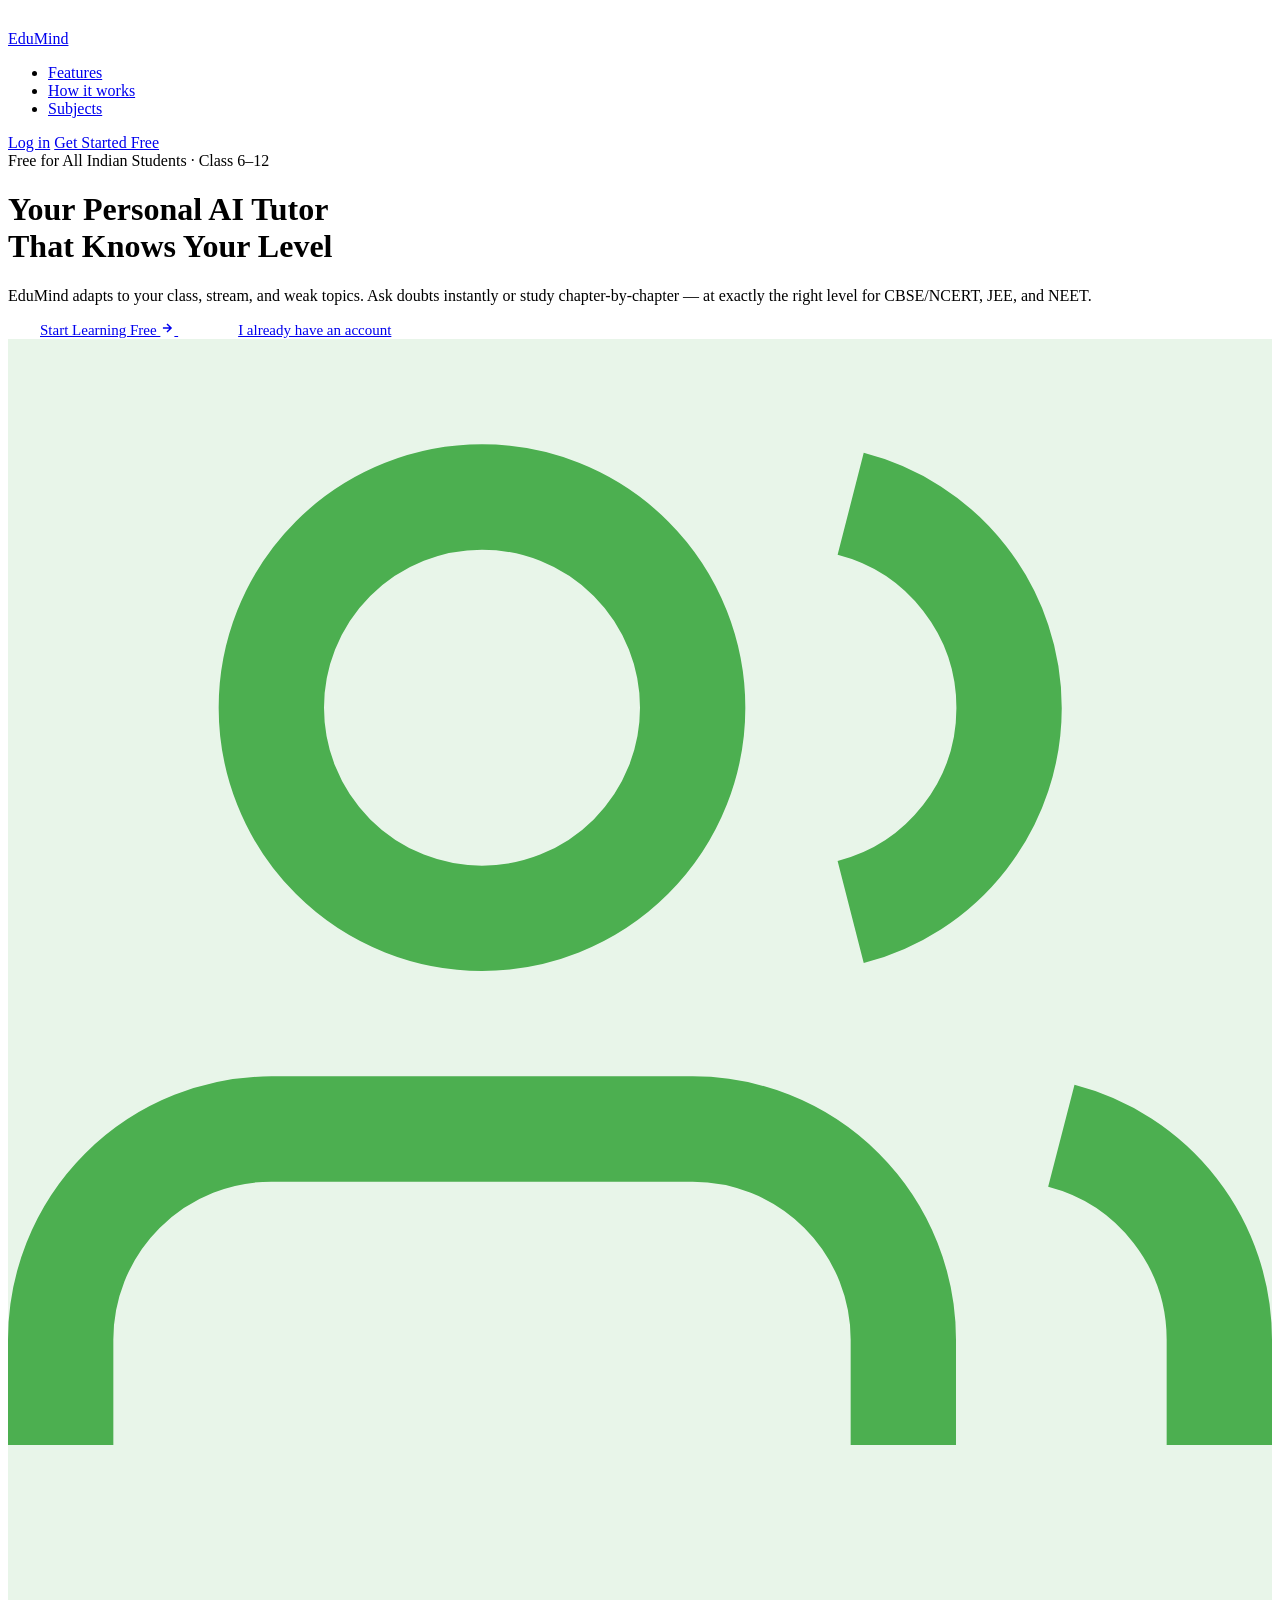
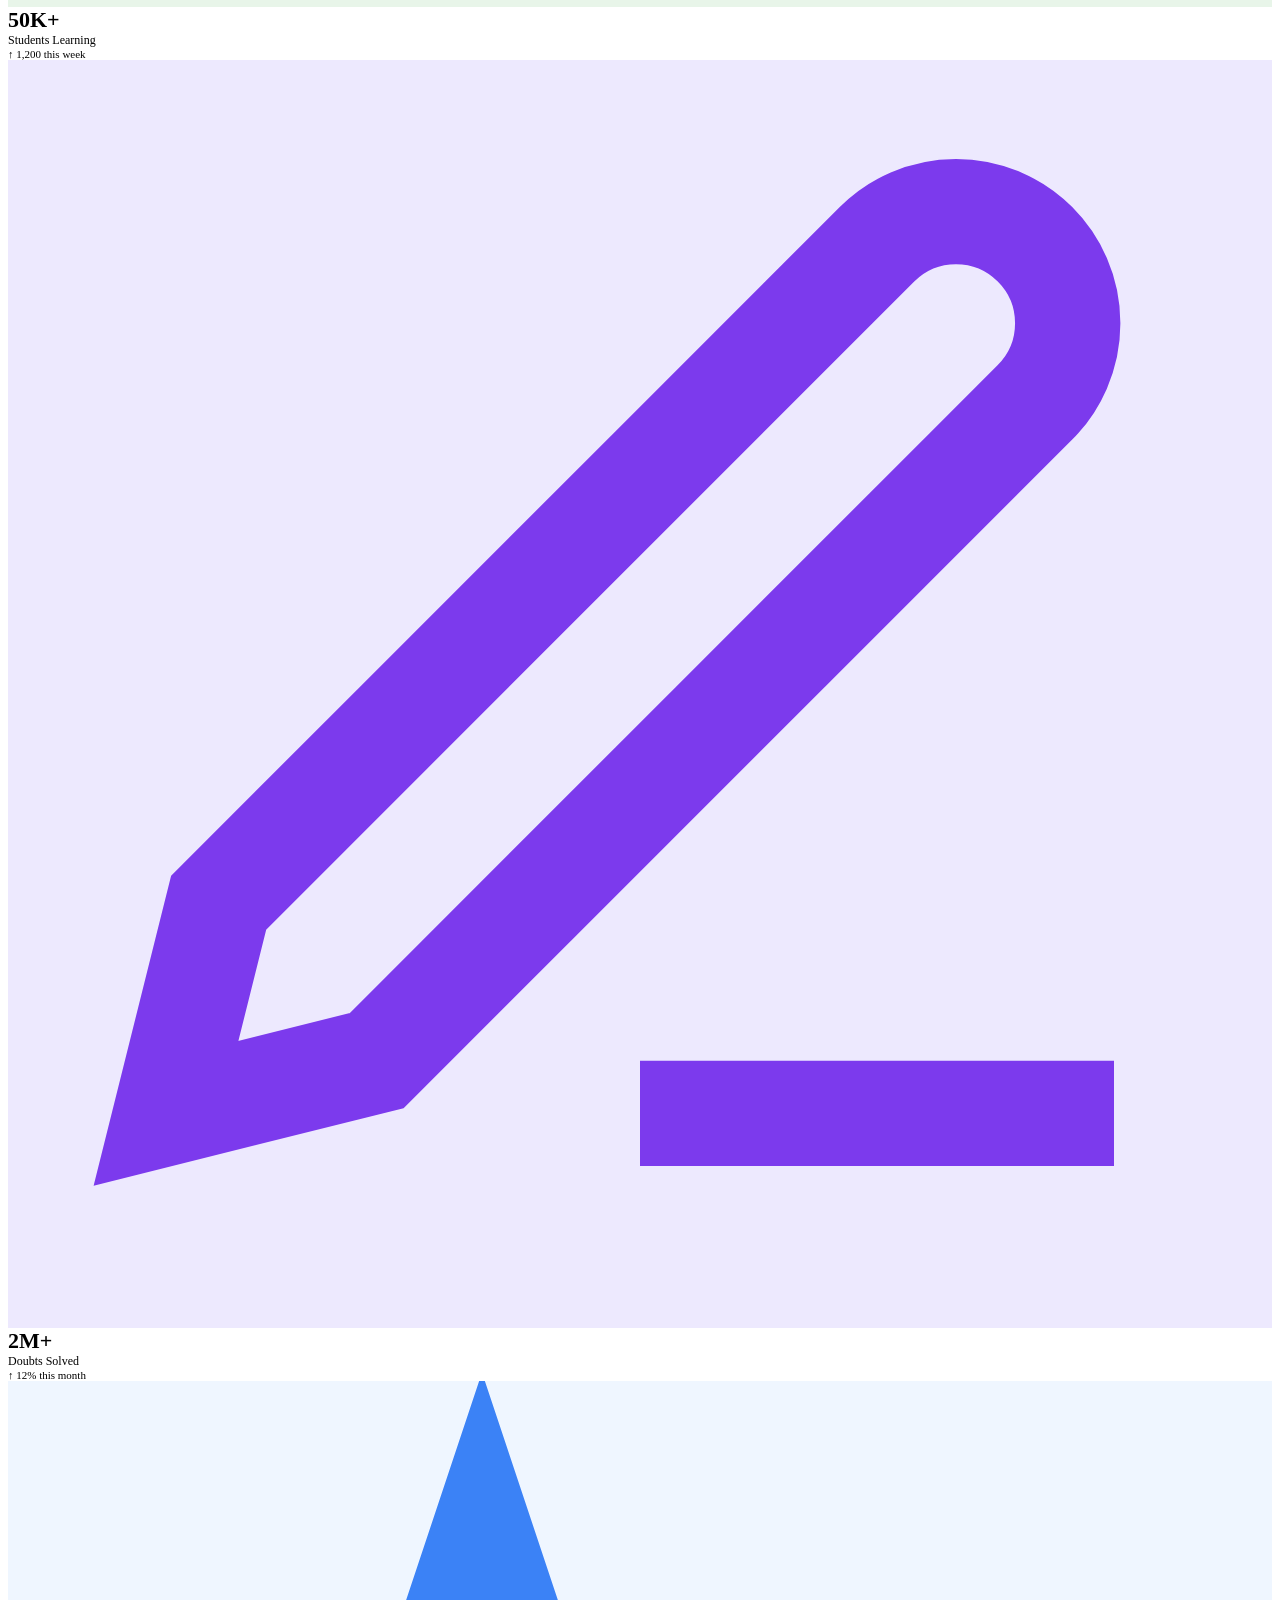
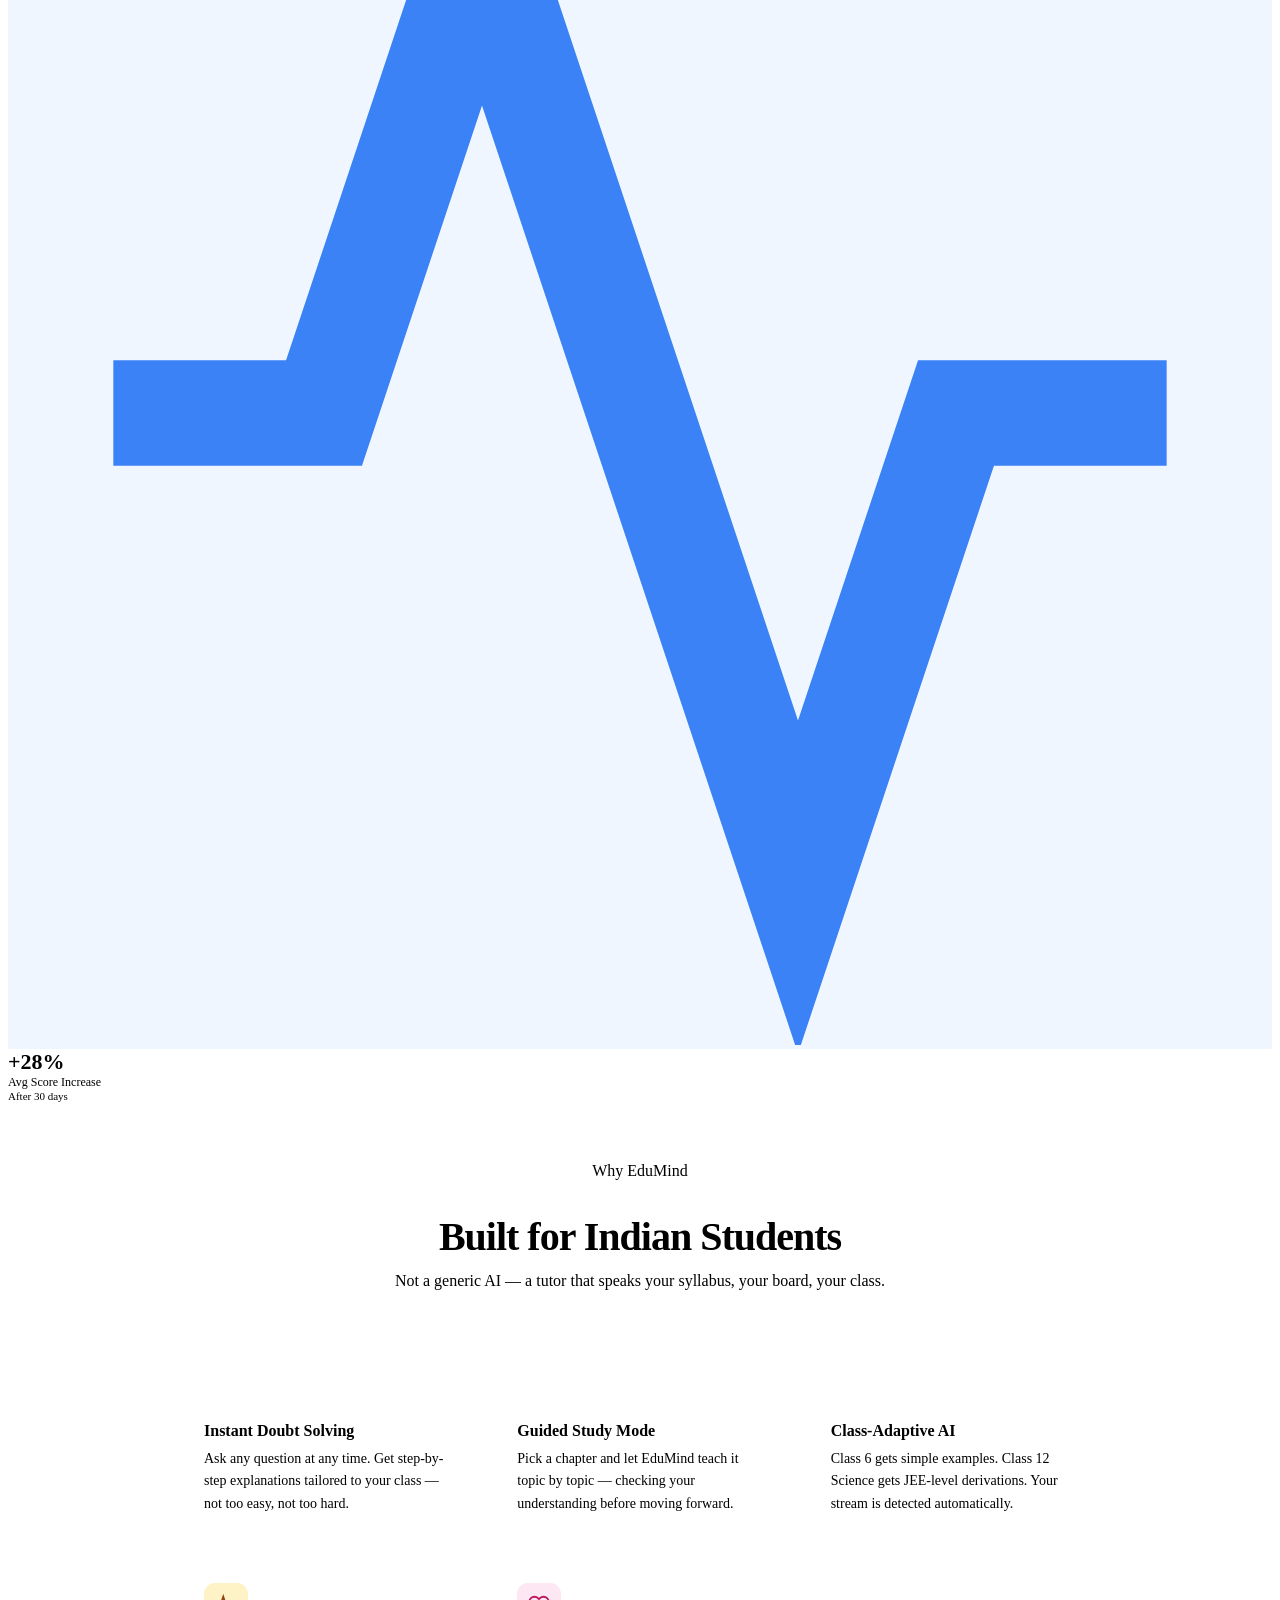
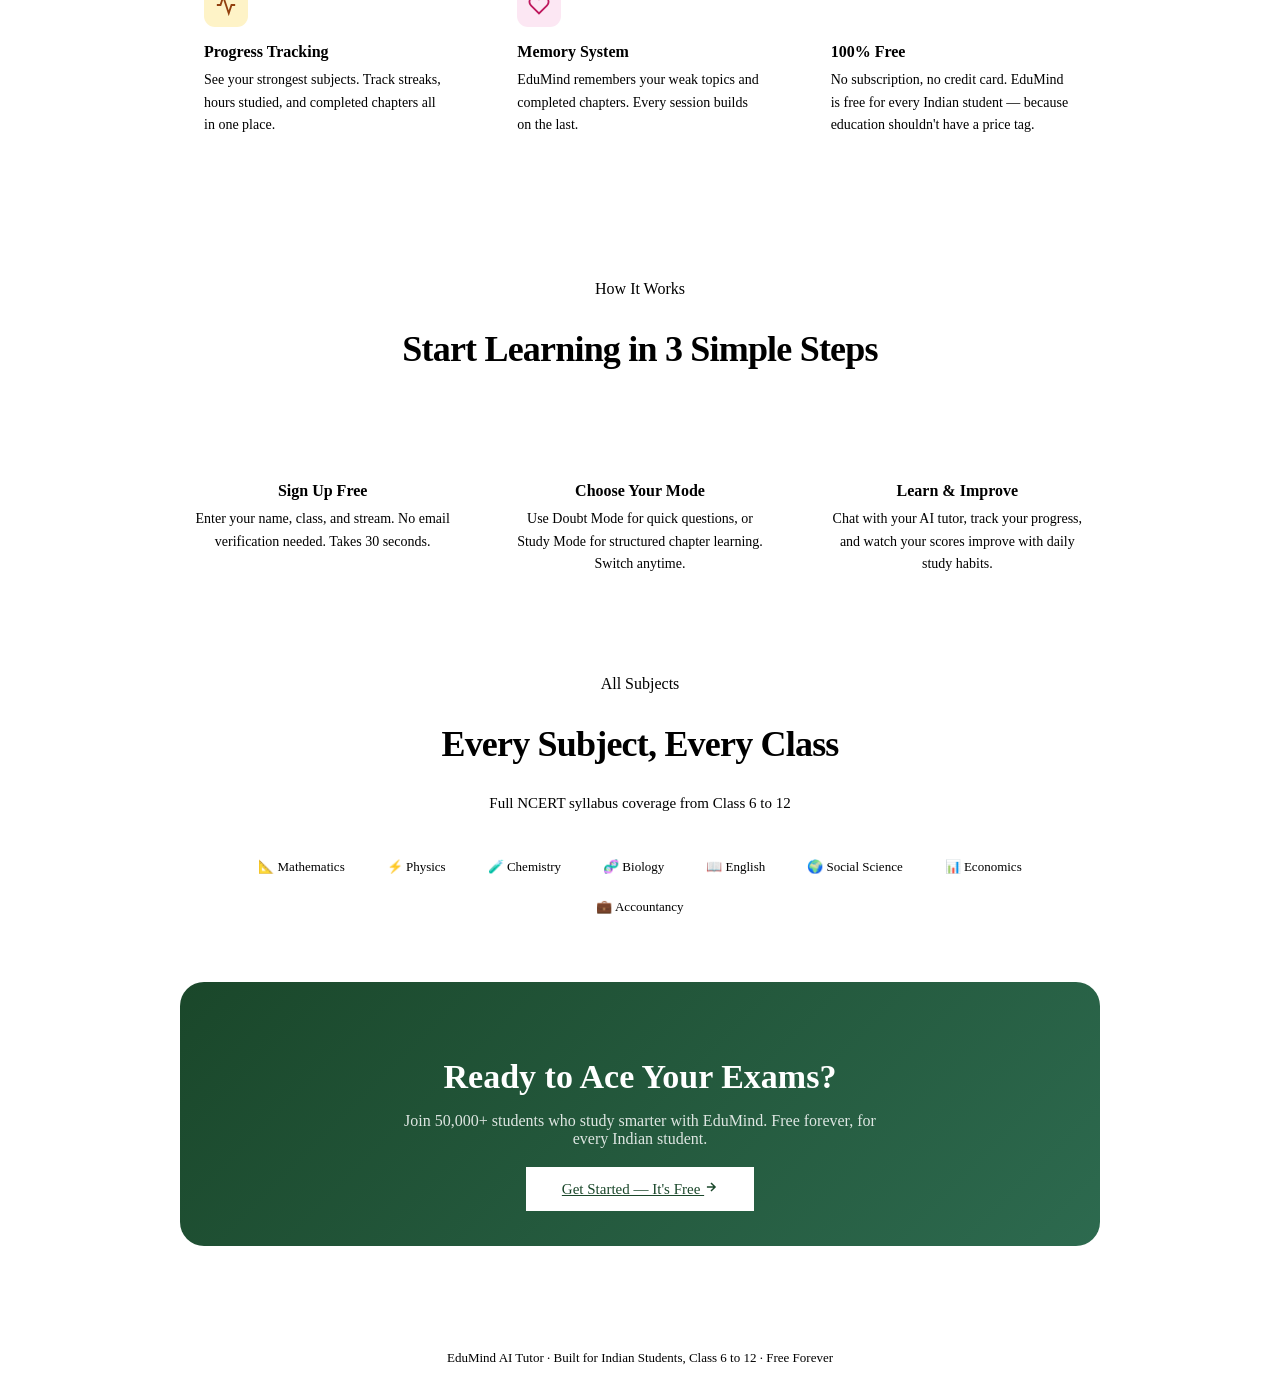
==== index.html @ a43b00a5 "Add files via upload" ====
<!DOCTYPE html>
<html lang="en">
<head>
<meta charset="UTF-8">
<meta name="viewport" content="width=device-width, initial-scale=1.0">
<title>EduMind — AI Tutor for Class 6–12</title>
<meta name="description" content="Free AI tutor for Indian students. Instant doubt solving, chapter-by-chapter study mode, adapts to your class and stream. CBSE/NCERT, JEE, NEET.">
<link rel="stylesheet" href="css/style.css">
</head>
<body>

<!-- NAV -->
<nav class="main-nav">
  <a href="index.html" class="nav-logo">
    <div class="logo-icon"><svg viewBox="0 0 24 24" fill="white" width="18" height="18"><path d="M12 2L2 7l10 5 10-5-10-5zM2 17l10 5 10-5M2 12l10 5 10-5"/></svg></div>
    EduMind
  </a>
  <ul class="nav-links">
    <li><a href="#features">Features</a></li>
    <li><a href="#how">How it works</a></li>
    <li><a href="#subjects">Subjects</a></li>
  </ul>
  <div class="nav-actions">
    <a href="login.html" class="btn-nav-ghost">Log in</a>
    <a href="signup.html" class="btn-nav-primary">Get Started Free</a>
  </div>
</nav>

<!-- HERO -->
<div class="hero">
  <div class="badge-hero">
    <span class="badge-dot"></span>
    Free for All Indian Students · Class 6–12
  </div>
  <h1>Your Personal AI Tutor<br><span>That Knows Your Level</span></h1>
  <p>EduMind adapts to your class, stream, and weak topics. Ask doubts instantly or study chapter-by-chapter — at exactly the right level for CBSE/NCERT, JEE, and NEET.</p>
  <div class="hero-actions">
    <a href="signup.html" class="btn-primary" style="padding:14px 32px;font-size:15px">
      Start Learning Free
      <svg width="14" height="14" viewBox="0 0 24 24" fill="none" stroke="currentColor" stroke-width="2.5"><path d="M5 12h14M12 5l7 7-7 7"/></svg>
    </a>
    <a href="login.html" class="btn-secondary" style="padding:14px 28px;font-size:15px">
      I already have an account
    </a>
  </div>

  <div class="stats-float">
    <div class="stat-float-card">
      <div class="stat-icon" style="background:#E8F5E9">
        <svg viewBox="0 0 24 24" fill="none" stroke="#4CAF50" stroke-width="2"><path d="M17 21v-2a4 4 0 00-4-4H5a4 4 0 00-4 4v2"/><circle cx="9" cy="7" r="4"/><path d="M23 21v-2a4 4 0 00-3-3.87"/><path d="M16 3.13a4 4 0 010 7.75"/></svg>
      </div>
      <div>
        <div style="font-size:22px;font-weight:600">50K+</div>
        <div style="font-size:12px;color:var(--text-muted)">Students Learning</div>
        <div style="font-size:11px;color:var(--green);font-weight:500">↑ 1,200 this week</div>
      </div>
    </div>
    <div class="stat-float-card">
      <div class="stat-icon" style="background:#EDE9FE">
        <svg viewBox="0 0 24 24" fill="none" stroke="#7C3AED" stroke-width="2"><path d="M12 20h9"/><path d="M16.5 3.5a2.121 2.121 0 013 3L7 19l-4 1 1-4L16.5 3.5z"/></svg>
      </div>
      <div>
        <div style="font-size:22px;font-weight:600">2M+</div>
        <div style="font-size:12px;color:var(--text-muted)">Doubts Solved</div>
        <div style="font-size:11px;color:var(--green);font-weight:500">↑ 12% this month</div>
      </div>
    </div>
    <div class="stat-float-card">
      <div class="stat-icon" style="background:#EFF6FF">
        <svg viewBox="0 0 24 24" fill="none" stroke="#3B82F6" stroke-width="2"><polyline points="22 12 18 12 15 21 9 3 6 12 2 12"/></svg>
      </div>
      <div>
        <div style="font-size:22px;font-weight:600">+28%</div>
        <div style="font-size:12px;color:var(--text-muted)">Avg Score Increase</div>
        <div style="font-size:11px;color:var(--green);font-weight:500">After 30 days</div>
      </div>
    </div>
  </div>
</div>

<!-- FEATURES -->
<section id="features" style="max-width:920px;margin:0 auto;padding:60px 24px">
  <div style="text-align:center;margin-bottom:48px">
    <span class="badge badge-purple" style="margin-bottom:14px">Why EduMind</span>
    <h2 style="font-size:clamp(26px,5vw,40px);font-weight:600;letter-spacing:-1px;margin-bottom:12px">Built for <span style="color:var(--purple)">Indian Students</span></h2>
    <p style="font-size:16px;color:var(--text-muted);max-width:500px;margin:0 auto">Not a generic AI — a tutor that speaks your syllabus, your board, your class.</p>
  </div>
  <div style="display:grid;grid-template-columns:repeat(auto-fit,minmax(250px,1fr));gap:20px">
    <div class="card" style="padding:24px">
      <div style="width:44px;height:44px;border-radius:11px;background:var(--green-pale);display:flex;align-items:center;justify-content:center;margin-bottom:16px">
        <svg width="22" height="22" viewBox="0 0 24 24" fill="none" stroke="var(--green)" stroke-width="2"><circle cx="12" cy="12" r="10"/><path d="M12 8v4l3 3"/></svg>
      </div>
      <div style="font-size:16px;font-weight:600;margin-bottom:8px">Instant Doubt Solving</div>
      <div style="font-size:14px;color:var(--text-muted);line-height:1.6">Ask any question at any time. Get step-by-step explanations tailored to your class — not too easy, not too hard.</div>
    </div>
    <div class="card" style="padding:24px">
      <div style="width:44px;height:44px;border-radius:11px;background:var(--purple-pale);display:flex;align-items:center;justify-content:center;margin-bottom:16px">
        <svg width="22" height="22" viewBox="0 0 24 24" fill="none" stroke="var(--purple)" stroke-width="2"><path d="M4 19.5A2.5 2.5 0 016.5 17H20"/><path d="M6.5 2H20v20H6.5A2.5 2.5 0 014 19.5v-15A2.5 2.5 0 016.5 2z"/></svg>
      </div>
      <div style="font-size:16px;font-weight:600;margin-bottom:8px">Guided Study Mode</div>
      <div style="font-size:14px;color:var(--text-muted);line-height:1.6">Pick a chapter and let EduMind teach it topic by topic — checking your understanding before moving forward.</div>
    </div>
    <div class="card" style="padding:24px">
      <div style="width:44px;height:44px;border-radius:11px;background:var(--blue-pale);display:flex;align-items:center;justify-content:center;margin-bottom:16px">
        <svg width="22" height="22" viewBox="0 0 24 24" fill="none" stroke="var(--blue)" stroke-width="2"><path d="M22 11.08V12a10 10 0 11-5.93-9.14"/><polyline points="22 4 12 14.01 9 11.01"/></svg>
      </div>
      <div style="font-size:16px;font-weight:600;margin-bottom:8px">Class-Adaptive AI</div>
      <div style="font-size:14px;color:var(--text-muted);line-height:1.6">Class 6 gets simple examples. Class 12 Science gets JEE-level derivations. Your stream is detected automatically.</div>
    </div>
    <div class="card" style="padding:24px">
      <div style="width:44px;height:44px;border-radius:11px;background:#FEF3C7;display:flex;align-items:center;justify-content:center;margin-bottom:16px">
        <svg width="22" height="22" viewBox="0 0 24 24" fill="none" stroke="#92400E" stroke-width="2"><polyline points="22 12 18 12 15 21 9 3 6 12 2 12"/></svg>
      </div>
      <div style="font-size:16px;font-weight:600;margin-bottom:8px">Progress Tracking</div>
      <div style="font-size:14px;color:var(--text-muted);line-height:1.6">See your strongest subjects. Track streaks, hours studied, and completed chapters all in one place.</div>
    </div>
    <div class="card" style="padding:24px">
      <div style="width:44px;height:44px;border-radius:11px;background:#FCE7F3;display:flex;align-items:center;justify-content:center;margin-bottom:16px">
        <svg width="22" height="22" viewBox="0 0 24 24" fill="none" stroke="#BE185D" stroke-width="2"><path d="M20.84 4.61a5.5 5.5 0 00-7.78 0L12 5.67l-1.06-1.06a5.5 5.5 0 00-7.78 7.78l1.06 1.06L12 21.23l7.78-7.78 1.06-1.06a5.5 5.5 0 000-7.78z"/></svg>
      </div>
      <div style="font-size:16px;font-weight:600;margin-bottom:8px">Memory System</div>
      <div style="font-size:14px;color:var(--text-muted);line-height:1.6">EduMind remembers your weak topics and completed chapters. Every session builds on the last.</div>
    </div>
    <div class="card" style="padding:24px">
      <div style="width:44px;height:44px;border-radius:11px;background:var(--green-pale);display:flex;align-items:center;justify-content:center;margin-bottom:16px">
        <svg width="22" height="22" viewBox="0 0 24 24" fill="none" stroke="var(--green)" stroke-width="2"><rect x="1" y="4" width="22" height="16" rx="2" ry="2"/><line x1="1" y1="10" x2="23" y2="10"/></svg>
      </div>
      <div style="font-size:16px;font-weight:600;margin-bottom:8px">100% Free</div>
      <div style="font-size:14px;color:var(--text-muted);line-height:1.6">No subscription, no credit card. EduMind is free for every Indian student — because education shouldn't have a price tag.</div>
    </div>
  </div>
</section>

<!-- HOW IT WORKS -->
<section id="how" style="max-width:920px;margin:0 auto 40px;padding:60px 24px;background:var(--surface);border-radius:var(--radius);border:1px solid var(--border)">
  <div style="text-align:center;margin-bottom:40px">
    <span class="badge badge-green" style="margin-bottom:14px">How It Works</span>
    <h2 style="font-size:clamp(24px,4vw,36px);font-weight:600;letter-spacing:-0.8px">Start Learning in <span style="color:var(--green)">3 Simple Steps</span></h2>
  </div>
  <div style="display:grid;grid-template-columns:repeat(auto-fit,minmax(220px,1fr));gap:32px">
    <div style="text-align:center;padding:0 12px">
      <div style="width:56px;height:56px;border-radius:50%;background:var(--green);color:white;display:flex;align-items:center;justify-content:center;font-size:20px;font-weight:700;margin:0 auto 16px">1</div>
      <div style="font-size:16px;font-weight:600;margin-bottom:8px">Sign Up Free</div>
      <div style="font-size:14px;color:var(--text-muted);line-height:1.6">Enter your name, class, and stream. No email verification needed. Takes 30 seconds.</div>
    </div>
    <div style="text-align:center;padding:0 12px">
      <div style="width:56px;height:56px;border-radius:50%;background:var(--purple);color:white;display:flex;align-items:center;justify-content:center;font-size:20px;font-weight:700;margin:0 auto 16px">2</div>
      <div style="font-size:16px;font-weight:600;margin-bottom:8px">Choose Your Mode</div>
      <div style="font-size:14px;color:var(--text-muted);line-height:1.6">Use Doubt Mode for quick questions, or Study Mode for structured chapter learning. Switch anytime.</div>
    </div>
    <div style="text-align:center;padding:0 12px">
      <div style="width:56px;height:56px;border-radius:50%;background:var(--blue);color:white;display:flex;align-items:center;justify-content:center;font-size:20px;font-weight:700;margin:0 auto 16px">3</div>
      <div style="font-size:16px;font-weight:600;margin-bottom:8px">Learn &amp; Improve</div>
      <div style="font-size:14px;color:var(--text-muted);line-height:1.6">Chat with your AI tutor, track your progress, and watch your scores improve with daily study habits.</div>
    </div>
  </div>
</section>

<!-- SUBJECTS -->
<section id="subjects" style="max-width:920px;margin:0 auto;padding:0 24px 60px">
  <div style="text-align:center;margin-bottom:40px">
    <span class="badge badge-blue" style="margin-bottom:14px">All Subjects</span>
    <h2 style="font-size:clamp(24px,4vw,36px);font-weight:600;letter-spacing:-0.8px">Every Subject, Every Class</h2>
    <p style="font-size:15px;color:var(--text-muted);margin-top:10px">Full NCERT syllabus coverage from Class 6 to 12</p>
  </div>
  <div style="display:flex;flex-wrap:wrap;justify-content:center;gap:10px">
    <span class="badge badge-purple" style="font-size:13px;padding:7px 16px">📐 Mathematics</span>
    <span class="badge badge-blue" style="font-size:13px;padding:7px 16px">⚡ Physics</span>
    <span class="badge badge-green" style="font-size:13px;padding:7px 16px">🧪 Chemistry</span>
    <span class="badge badge-green" style="font-size:13px;padding:7px 16px">🧬 Biology</span>
    <span class="badge badge-orange" style="font-size:13px;padding:7px 16px">📖 English</span>
    <span class="badge badge-blue" style="font-size:13px;padding:7px 16px">🌍 Social Science</span>
    <span class="badge badge-orange" style="font-size:13px;padding:7px 16px">📊 Economics</span>
    <span class="badge badge-purple" style="font-size:13px;padding:7px 16px">💼 Accountancy</span>
  </div>
</section>

<!-- CTA -->
<section style="max-width:920px;margin:0 auto;padding:0 24px 80px">
  <div style="background:linear-gradient(135deg,#1a472a,#2d6a4f);border-radius:24px;padding:48px;text-align:center;color:white">
    <h2 style="font-size:clamp(22px,4vw,34px);font-weight:600;margin-bottom:12px">Ready to Ace Your Exams?</h2>
    <p style="font-size:16px;opacity:0.85;margin-bottom:32px;max-width:480px;margin-left:auto;margin-right:auto">Join 50,000+ students who study smarter with EduMind. Free forever, for every Indian student.</p>
    <a href="signup.html" class="btn-primary" style="background:white;color:#1a472a;padding:14px 36px;font-size:15px">
      Get Started — It's Free
      <svg width="14" height="14" viewBox="0 0 24 24" fill="none" stroke="currentColor" stroke-width="2.5"><path d="M5 12h14M12 5l7 7-7 7"/></svg>
    </a>
  </div>
</section>

<footer style="border-top:1px solid var(--border);padding:24px;text-align:center;font-size:13px;color:var(--text-muted)">
  EduMind AI Tutor · Built for Indian Students, Class 6 to 12 · Free Forever
</footer>

<script src="js/app.js"></script>
<script>
  // Redirect to dashboard if already logged in
  if (window.EduMind) EduMind.redirectIfLoggedIn('dashboard.html');
</script>
</body>
</html>
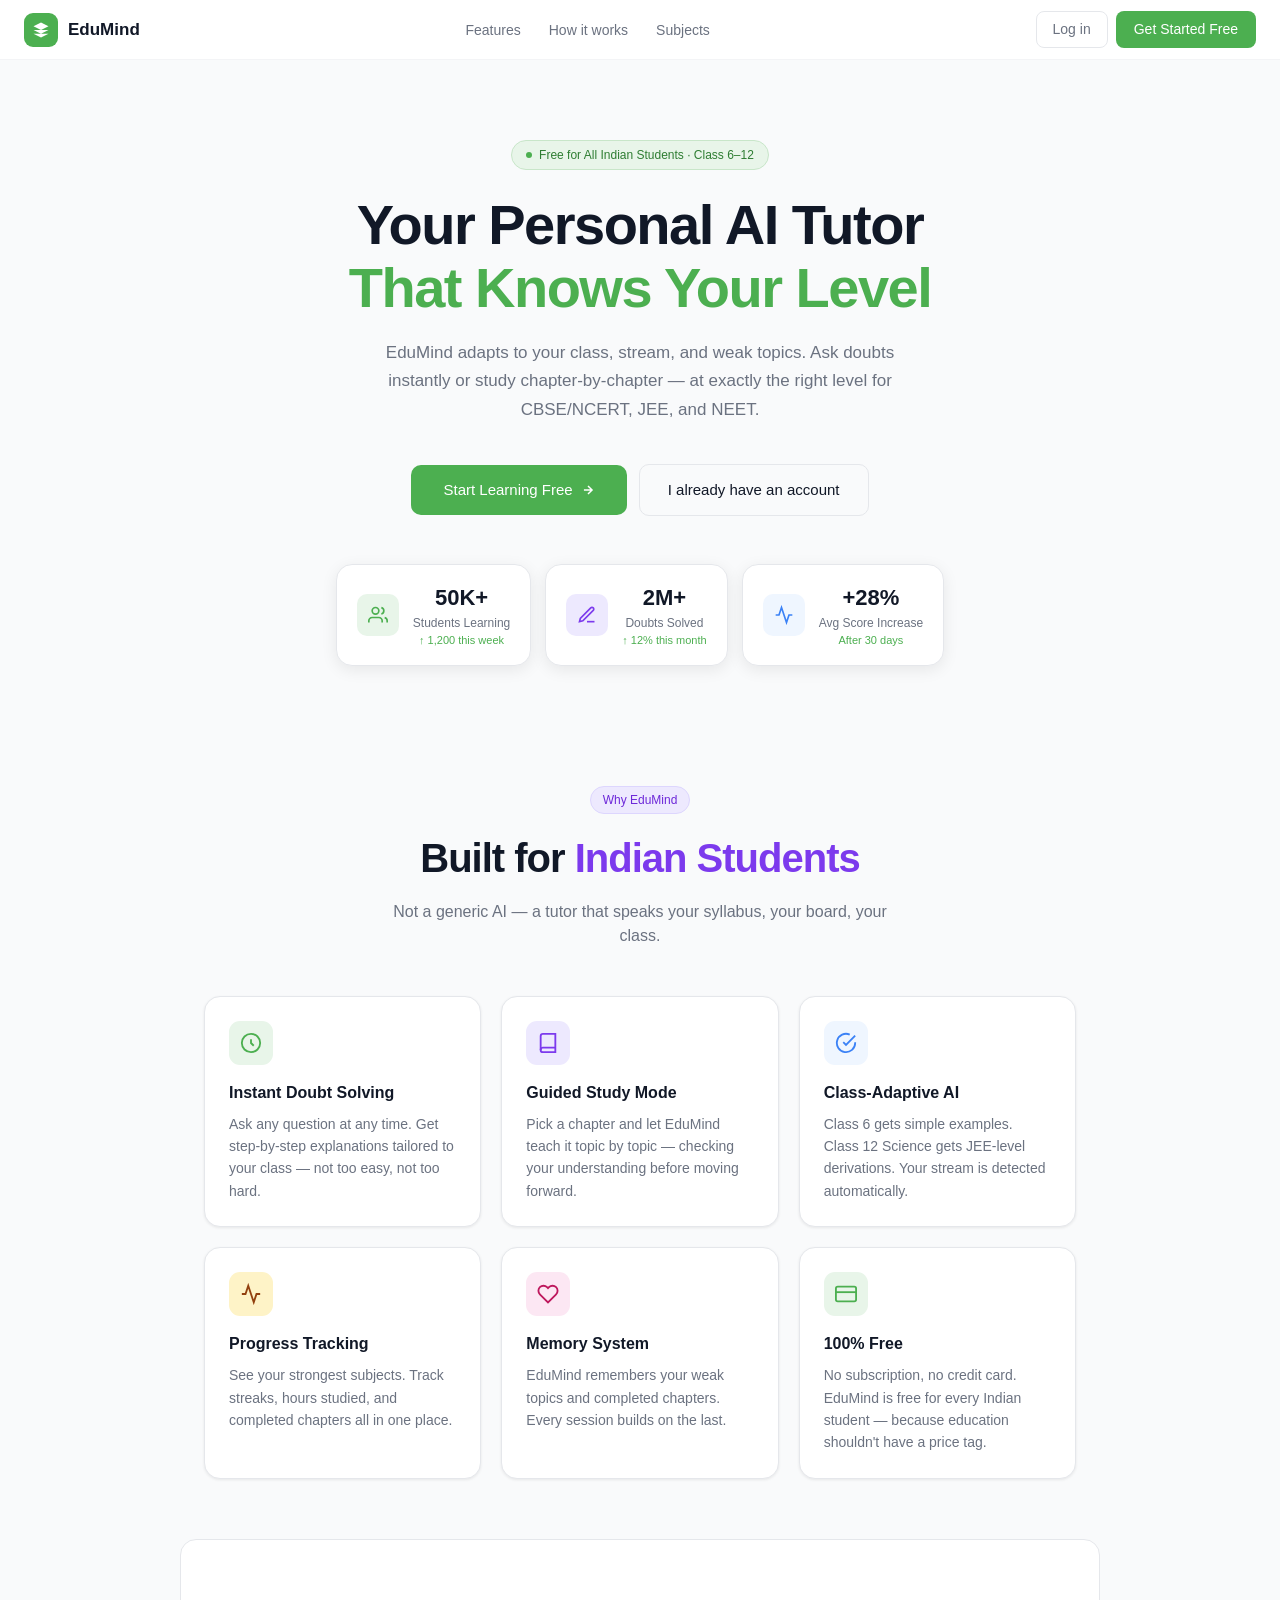
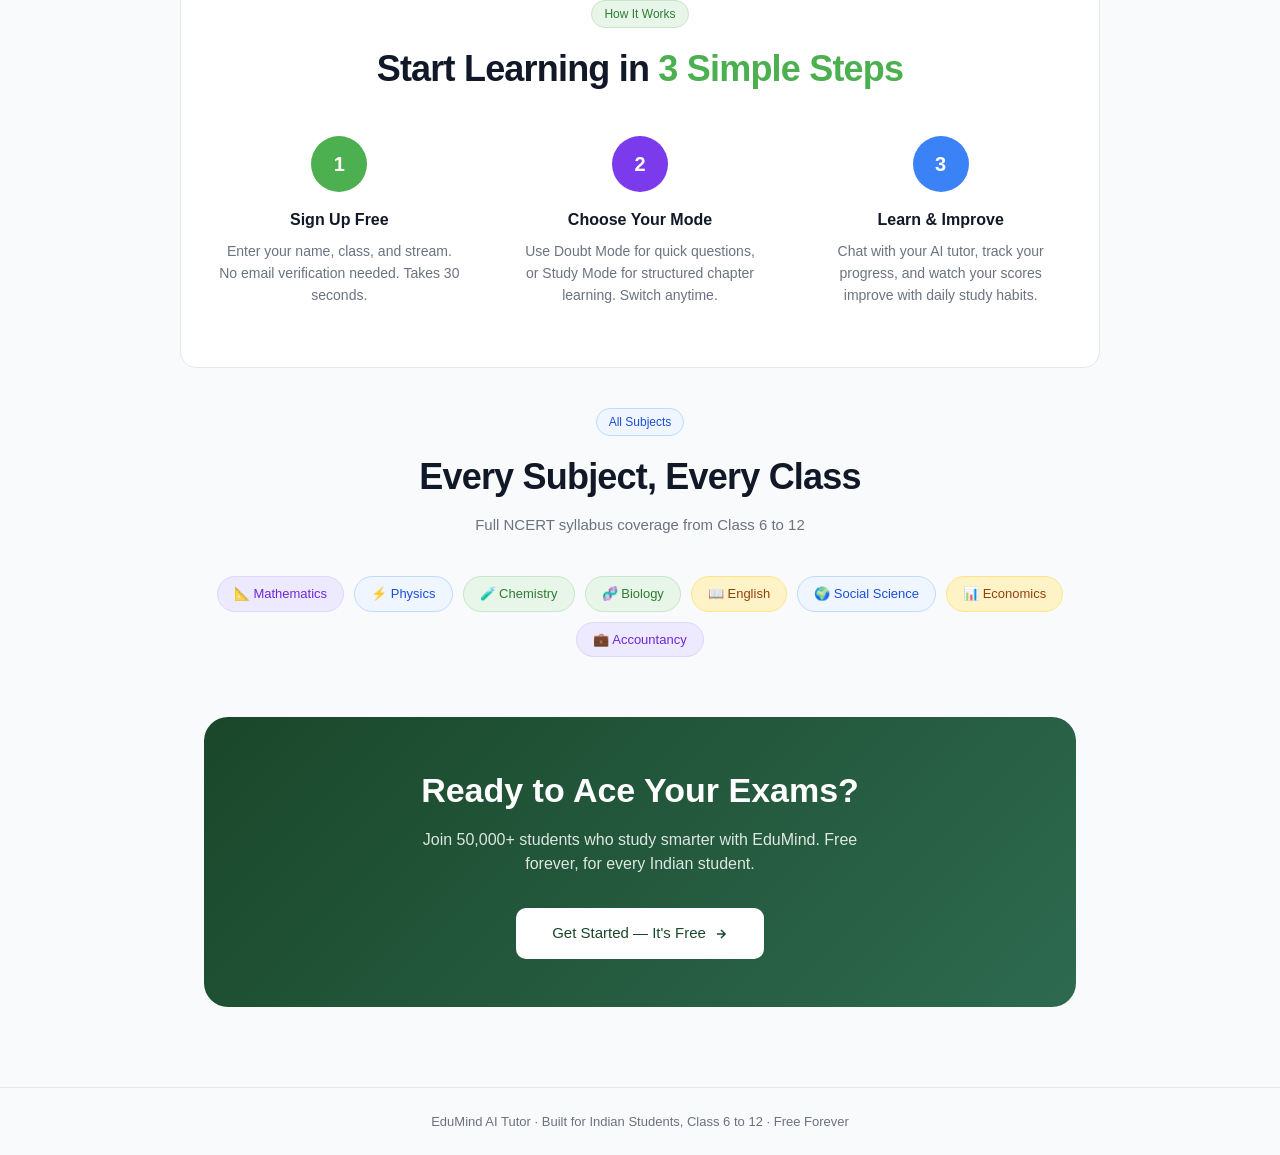
==== commit 8aa65c2f: "Fix CSS and JS file paths for proper loading" ====
--- a/index.html
+++ b/index.html
@@ -5,7 +5,7 @@
 <meta name="viewport" content="width=device-width, initial-scale=1.0">
 <title>EduMind — AI Tutor for Class 6–12</title>
 <meta name="description" content="Free AI tutor for Indian students. Instant doubt solving, chapter-by-chapter study mode, adapts to your class and stream. CBSE/NCERT, JEE, NEET.">
-<link rel="stylesheet" href="css/style.css">
+<link rel="stylesheet" href="style.css">
 </head>
 <body>
 
@@ -191,7 +191,7 @@
   EduMind AI Tutor · Built for Indian Students, Class 6 to 12 · Free Forever
 </footer>
 
-<script src="js/app.js"></script>
+<script src="app.js"></script>
 <script>
   // Redirect to dashboard if already logged in
   if (window.EduMind) EduMind.redirectIfLoggedIn('dashboard.html');
--- a/style.css
+++ b/style.css
@@ -0,0 +1,410 @@
+/* ===== EduMind Global Styles ===== */
+@import url('https://fonts.googleapis.com/css2?family=DM+Sans:ital,opsz,wght@0,9..40,300;0,9..40,400;0,9..40,500;0,9..40,600;1,9..40,300&family=DM+Mono:wght@400;500&display=swap');
+
+:root {
+  --green: #4CAF50;
+  --green-light: #81C784;
+  --green-pale: #E8F5E9;
+  --green-dark: #2E7D32;
+  --purple: #7C3AED;
+  --purple-light: #A78BFA;
+  --purple-pale: #EDE9FE;
+  --blue: #3B82F6;
+  --blue-pale: #EFF6FF;
+  --orange: #F59E0B;
+  --red: #EF4444;
+  --text: #111827;
+  --text-muted: #6B7280;
+  --text-light: #9CA3AF;
+  --bg: #F9FAFB;
+  --surface: #FFFFFF;
+  --white: #FFFFFF;
+  --border: #E5E7EB;
+  --border-light: #F3F4F6;
+  --radius: 16px;
+  --radius-sm: 10px;
+  --shadow: 0 1px 3px rgba(0,0,0,0.08);
+  --shadow-md: 0 4px 16px rgba(0,0,0,0.08);
+  --shadow-lg: 0 8px 32px rgba(0,0,0,0.12);
+}
+
+*, *::before, *::after { margin: 0; padding: 0; box-sizing: border-box; }
+html { scroll-behavior: smooth; }
+body { font-family: 'DM Sans', sans-serif; background: var(--bg); color: var(--text); min-height: 100vh; overflow-x: hidden; line-height: 1.5; }
+a { text-decoration: none; color: inherit; }
+button { font-family: inherit; cursor: pointer; border: none; }
+input, select, textarea { font-family: inherit; }
+img { max-width: 100%; display: block; }
+
+/* ===== LANDING NAV ===== */
+nav.main-nav {
+  position: sticky; top: 0; z-index: 100;
+  background: rgba(255,255,255,0.95); backdrop-filter: blur(12px);
+  border-bottom: 1px solid var(--border-light); padding: 0 24px; height: 60px;
+  display: flex; align-items: center; justify-content: space-between;
+}
+.nav-logo { display: flex; align-items: center; gap: 10px; font-size: 17px; font-weight: 600; color: var(--text); flex-shrink: 0; }
+.logo-icon { width: 34px; height: 34px; border-radius: 9px; background: var(--green); display: flex; align-items: center; justify-content: center; flex-shrink: 0; }
+.logo-icon svg { width: 18px; height: 18px; }
+.nav-links { display: flex; align-items: center; gap: 4px; list-style: none; }
+.nav-links a { color: var(--text-muted); font-size: 14px; padding: 6px 12px; border-radius: 8px; transition: all 0.15s; }
+.nav-links a:hover { background: var(--border-light); color: var(--text); }
+.nav-actions { display: flex; gap: 8px; align-items: center; }
+.btn-nav-ghost { background: transparent; color: var(--text-muted); border: 1px solid var(--border); padding: 7px 16px; border-radius: 8px; font-size: 14px; cursor: pointer; transition: all 0.15s; }
+.btn-nav-ghost:hover { background: var(--border-light); color: var(--text); }
+.btn-nav-primary { background: var(--green); color: white; border: none; padding: 8px 18px; border-radius: 8px; font-size: 14px; font-weight: 500; transition: all 0.15s; cursor: pointer; }
+.btn-nav-primary:hover { background: #43A047; }
+
+/* ===== DASHBOARD NAV ===== */
+nav.dash-nav {
+  position: sticky; top: 0; z-index: 100;
+  background: rgba(255,255,255,0.97); backdrop-filter: blur(12px);
+  border-bottom: 1px solid var(--border-light); padding: 0 20px; height: 60px;
+  display: flex; align-items: center; justify-content: space-between; gap: 16px;
+}
+.dash-nav-left { display: flex; align-items: center; gap: 16px; flex: 1; min-width: 0; }
+.dash-nav-links { display: flex; gap: 2px; list-style: none; }
+.dash-nav-links a { color: var(--text-muted); font-size: 13px; padding: 6px 10px; border-radius: 8px; transition: all 0.15s; white-space: nowrap; }
+.dash-nav-links a:hover { background: var(--border-light); color: var(--text); }
+.dash-nav-links a.active { background: var(--green-pale); color: var(--green-dark); font-weight: 500; }
+.nav-user { display: flex; align-items: center; gap: 8px; padding: 5px 10px; border-radius: 10px; background: var(--border-light); cursor: pointer; transition: background 0.15s; flex-shrink: 0; text-decoration: none; }
+.nav-user:hover { background: var(--border); }
+.nav-avatar { width: 30px; height: 30px; border-radius: 50%; background: var(--purple); color: white; display: flex; align-items: center; justify-content: center; font-size: 12px; font-weight: 600; flex-shrink: 0; }
+.nav-user-name { font-size: 13px; font-weight: 500; line-height: 1.3; color: var(--text); }
+.nav-user-class { font-size: 11px; color: var(--text-muted); line-height: 1.3; }
+
+/* Mobile hamburger */
+.nav-hamburger { display: none; width: 36px; height: 36px; border-radius: 8px; background: none; border: none; align-items: center; justify-content: center; cursor: pointer; color: var(--text); flex-shrink: 0; }
+.nav-hamburger:hover { background: var(--border-light); }
+.mobile-nav-overlay { display: none; position: fixed; inset: 60px 0 0 0; background: rgba(0,0,0,0.4); z-index: 98; }
+.mobile-nav-overlay.open { display: block; }
+.mobile-nav-panel { position: fixed; top: 60px; left: 0; bottom: 0; width: 260px; background: var(--surface); z-index: 99; padding: 12px; overflow-y: auto; transform: translateX(-100%); transition: transform 0.25s ease; box-shadow: var(--shadow-lg); }
+.mobile-nav-panel.open { transform: translateX(0); }
+.mobile-nav-panel a { display: flex; align-items: center; gap: 10px; padding: 11px 12px; border-radius: 10px; font-size: 14px; color: var(--text-muted); transition: background 0.15s; margin-bottom: 2px; }
+.mobile-nav-panel a:hover { background: var(--border-light); color: var(--text); }
+.mobile-nav-panel a.active { background: var(--green-pale); color: var(--green-dark); font-weight: 500; }
+
+/* ===== BUTTONS ===== */
+.btn-primary { background: var(--green); color: white; border: none; padding: 11px 22px; border-radius: 10px; font-size: 14px; font-weight: 500; transition: all 0.2s; display: inline-flex; align-items: center; justify-content: center; gap: 8px; cursor: pointer; }
+.btn-primary:hover { background: #43A047; transform: translateY(-1px); box-shadow: 0 6px 20px rgba(76,175,80,0.3); }
+.btn-primary:disabled { opacity: 0.6; cursor: not-allowed; transform: none !important; box-shadow: none !important; }
+.btn-secondary { background: transparent; color: var(--text); border: 1px solid var(--border); padding: 11px 22px; border-radius: 10px; font-size: 14px; transition: all 0.15s; display: inline-flex; align-items: center; justify-content: center; gap: 8px; cursor: pointer; }
+.btn-secondary:hover { background: var(--border-light); }
+.btn-purple { background: var(--purple); color: white; border: none; padding: 11px 22px; border-radius: 10px; font-size: 14px; font-weight: 500; transition: all 0.2s; display: inline-flex; align-items: center; gap: 8px; cursor: pointer; }
+.btn-purple:hover { background: #6D28D9; transform: translateY(-1px); }
+.btn { background: var(--border-light); color: var(--text); border: 1px solid var(--border); padding: 8px 16px; border-radius: 8px; font-size: 13px; font-weight: 500; transition: all 0.15s; display: inline-flex; align-items: center; gap: 6px; cursor: pointer; }
+.btn:hover { background: var(--border); }
+.btn-sm { padding: 7px 14px !important; font-size: 13px !important; border-radius: 8px !important; }
+.btn-full { width: 100%; justify-content: center; }
+.btn-danger { background: white; color: #DC2626; border: 1.5px solid #FCA5A5; padding: 8px 16px; border-radius: 8px; font-size: 13px; font-weight: 600; cursor: pointer; transition: all 0.15s; display: inline-flex; align-items: center; gap: 6px; }
+.btn-danger:hover { background: #FEE2E2; border-color: #DC2626; }
+
+/* ===== FORMS ===== */
+.form-group { margin-bottom: 18px; }
+.form-label { display: block; font-size: 13px; font-weight: 500; color: var(--text); margin-bottom: 6px; }
+.form-input, .form-select { width: 100%; padding: 11px 14px; border-radius: 10px; border: 1.5px solid var(--border); background: var(--surface); color: var(--text); font-size: 14px; font-family: inherit; transition: border-color 0.15s, box-shadow 0.15s; outline: none; -webkit-appearance: none; appearance: none; }
+.form-select { background-image: url("data:image/svg+xml,%3Csvg xmlns='http://www.w3.org/2000/svg' width='12' height='12' viewBox='0 0 24 24' fill='none' stroke='%236B7280' stroke-width='2'%3E%3Cpath d='M6 9l6 6 6-6'/%3E%3C/svg%3E"); background-repeat: no-repeat; background-position: right 12px center; padding-right: 36px; }
+.form-input:focus, .form-select:focus { border-color: var(--green); box-shadow: 0 0 0 3px rgba(76,175,80,0.1); background: var(--white); }
+.form-input::placeholder { color: var(--text-light); }
+.form-hint { font-size: 12px; color: var(--text-muted); margin-top: 4px; }
+.form-error { font-size: 12px; color: var(--red); margin-top: 4px; display: none; }
+.form-error.show { display: block; }
+
+/* ===== CARDS ===== */
+.card { background: var(--surface); border: 1px solid var(--border); border-radius: var(--radius); padding: 20px; box-shadow: var(--shadow); }
+
+/* ===== BADGES ===== */
+.badge { display: inline-flex; align-items: center; gap: 6px; font-size: 12px; font-weight: 500; padding: 4px 12px; border-radius: 100px; }
+.badge-green { background: var(--green-pale); color: var(--green-dark); border: 1px solid #C8E6C9; }
+.badge-purple { background: var(--purple-pale); color: #6D28D9; border: 1px solid #DDD6FE; }
+.badge-blue { background: var(--blue-pale); color: #1D4ED8; border: 1px solid #BFDBFE; }
+.badge-orange { background: #FEF3C7; color: #92400E; border: 1px solid #FDE68A; }
+
+/* ===== AUTH PAGES ===== */
+.auth-page { min-height: 100vh; display: flex; align-items: center; justify-content: center; padding: 40px 20px; background: linear-gradient(135deg, #f0fdf4 0%, #ede9fe 100%); }
+.auth-card { background: var(--surface); border-radius: 20px; padding: 36px; width: 100%; max-width: 440px; box-shadow: var(--shadow-lg); border: 1px solid var(--border); }
+.auth-logo { display: flex; align-items: center; gap: 10px; margin-bottom: 28px; }
+.auth-logo-icon { width: 36px; height: 36px; background: var(--green); border-radius: 10px; display: flex; align-items: center; justify-content: center; }
+.auth-logo-icon svg { width: 20px; height: 20px; }
+.auth-logo-text { font-size: 18px; font-weight: 600; }
+.auth-title { font-size: 22px; font-weight: 600; margin-bottom: 6px; }
+.auth-sub { font-size: 14px; color: var(--text-muted); margin-bottom: 28px; line-height: 1.5; }
+.auth-footer { margin-top: 20px; text-align: center; font-size: 13px; color: var(--text-muted); }
+.auth-footer a { color: var(--green-dark); font-weight: 500; }
+.auth-footer a:hover { text-decoration: underline; }
+.stream-row { display: none; }
+.stream-row.show { display: block; }
+
+/* ===== DASHBOARD LAYOUT ===== */
+.dash-layout { display: grid; grid-template-columns: 220px 1fr; min-height: calc(100vh - 60px); }
+.dash-sidebar { border-right: 1px solid var(--border-light); background: var(--surface); padding: 16px 12px; display: flex; flex-direction: column; overflow-y: auto; position: sticky; top: 60px; height: calc(100vh - 60px); }
+.dash-main { padding: 24px; overflow-y: auto; min-width: 0; }
+/* For pages without sidebar (settings uses this) */
+.dash-page { padding: 24px; min-width: 0; }
+.dash-header { margin-bottom: 24px; }
+.dash-title { font-size: 22px; font-weight: 600; }
+.dash-subtitle { font-size: 14px; color: var(--text-muted); margin-top: 4px; }
+
+/* ===== SIDEBAR ===== */
+.sidebar-section { margin-bottom: 20px; }
+.sidebar-section-label { display: block; font-size: 10px; font-weight: 600; color: var(--text-light); text-transform: uppercase; letter-spacing: 0.8px; padding: 0 8px; margin-bottom: 6px; }
+.sidebar-link { display: flex; align-items: center; gap: 10px; padding: 9px 10px; border-radius: 9px; font-size: 13px; font-weight: 400; color: var(--text-muted); transition: all 0.15s; margin-bottom: 2px; cursor: pointer; text-decoration: none; background: none; width: 100%; border: none; text-align: left; }
+.sidebar-link svg { width: 16px; height: 16px; flex-shrink: 0; }
+.sidebar-link:hover { background: var(--border-light); color: var(--text); }
+.sidebar-link.active { background: var(--green-pale); color: var(--green-dark); font-weight: 500; }
+
+/* ===== PAGE HEADER (subjects, progress, profile) ===== */
+.page-header { margin-bottom: 24px; }
+.page-header h2 { font-size: 20px; font-weight: 600; margin-bottom: 4px; }
+.page-header p { font-size: 14px; color: var(--text-muted); }
+
+/* ===== STATS GRID ===== */
+.stats-grid { display: grid; grid-template-columns: repeat(4, 1fr); gap: 16px; }
+.stat-card { background: var(--surface); border: 1px solid var(--border); border-radius: var(--radius); padding: 18px; box-shadow: var(--shadow); }
+.stat-card-icon { width: 40px; height: 40px; border-radius: 10px; display: flex; align-items: center; justify-content: center; margin-bottom: 12px; }
+.stat-card-icon svg { width: 20px; height: 20px; }
+.stat-card-val { font-size: 26px; font-weight: 600; line-height: 1.1; margin-bottom: 4px; }
+.stat-card-label { font-size: 12px; color: var(--text-muted); font-weight: 500; }
+.stat-card-change { font-size: 11px; color: var(--text-light); margin-top: 4px; }
+
+/* ===== CHAT LAYOUT ===== */
+.chat-layout { display: grid; grid-template-columns: 260px 1fr; height: calc(100vh - 60px); overflow: hidden; }
+.chat-sidebar { border-right: 1px solid var(--border-light); background: var(--surface); display: flex; flex-direction: column; overflow: hidden; }
+.chat-sidebar-header { padding: 16px; border-bottom: 1px solid var(--border-light); flex-shrink: 0; }
+.chat-sidebar-title { font-size: 15px; font-weight: 600; }
+.chat-sidebar-sub { font-size: 12px; color: var(--text-muted); margin-top: 2px; }
+.chat-history-list { flex: 1; overflow-y: auto; padding: 8px; }
+.chat-history-item { padding: 10px 12px; border-radius: 10px; cursor: pointer; transition: background 0.15s; margin-bottom: 2px; }
+.chat-history-item:hover { background: var(--border-light); }
+.chat-history-item.active { background: var(--green-pale); }
+.chat-history-item-title { font-size: 13px; font-weight: 500; white-space: nowrap; overflow: hidden; text-overflow: ellipsis; margin-bottom: 3px; }
+.chat-history-item-meta { font-size: 11px; color: var(--text-muted); }
+.chat-sidebar-footer { padding: 12px; border-top: 1px solid var(--border-light); flex-shrink: 0; }
+.chat-main { display: flex; flex-direction: column; overflow: hidden; }
+.chat-header { padding: 14px 20px; border-bottom: 1px solid var(--border-light); background: var(--surface); display: flex; align-items: center; justify-content: space-between; gap: 12px; flex-shrink: 0; flex-wrap: wrap; }
+.chat-header-title { font-size: 15px; font-weight: 600; white-space: nowrap; overflow: hidden; text-overflow: ellipsis; max-width: 280px; }
+.chat-header-sub { font-size: 12px; color: var(--text-muted); margin-top: 2px; }
+.mode-tabs { display: flex; gap: 6px; flex-shrink: 0; }
+.mode-tab { padding: 6px 14px; border-radius: 8px; font-size: 12px; font-weight: 500; border: 1.5px solid var(--border); background: transparent; color: var(--text-muted); cursor: pointer; transition: all 0.15s; }
+.mode-tab.active.doubt { background: var(--green-pale); color: var(--green-dark); border-color: #C8E6C9; }
+.mode-tab.active.study { background: var(--purple-pale); color: #6D28D9; border-color: #DDD6FE; }
+.chat-messages { flex: 1; overflow-y: auto; padding: 20px; display: flex; flex-direction: column; gap: 16px; }
+.chat-msg { display: flex; gap: 12px; align-items: flex-start; animation: msgIn 0.25s ease; }
+.chat-msg.user { flex-direction: row-reverse; }
+@keyframes msgIn { from { opacity: 0; transform: translateY(8px); } to { opacity: 1; transform: translateY(0); } }
+.chat-avatar { width: 32px; height: 32px; border-radius: 50%; display: flex; align-items: center; justify-content: center; font-size: 11px; font-weight: 600; flex-shrink: 0; }
+.chat-avatar.ai { background: var(--green-pale); color: var(--green-dark); }
+.chat-avatar.user-av { background: var(--blue-pale); color: #1D4ED8; }
+.chat-bubble { max-width: 72%; padding: 12px 16px; border-radius: 14px; font-size: 14px; line-height: 1.65; background: var(--border-light); color: var(--text); word-break: break-word; }
+.chat-bubble.ai { background: var(--surface); border: 1px solid var(--border); }
+.chat-msg.user .chat-bubble { background: var(--green); color: white; border-radius: 14px 14px 4px 14px; }
+.chat-bubble .step-badge { display: inline-block; font-size: 11px; font-weight: 600; background: var(--purple-pale); color: #6D28D9; padding: 2px 10px; border-radius: 100px; margin-bottom: 8px; }
+.typing-dots { display: flex; gap: 5px; align-items: center; padding: 4px 0; }
+.typing-dots span { width: 7px; height: 7px; border-radius: 50%; background: var(--text-muted); animation: dotBounce 1.3s infinite; }
+.typing-dots span:nth-child(2) { animation-delay: 0.2s; }
+.typing-dots span:nth-child(3) { animation-delay: 0.4s; }
+@keyframes dotBounce { 0%,60%,100% { transform: translateY(0); opacity: 0.4; } 30% { transform: translateY(-6px); opacity: 1; } }
+.chat-input-area { padding: 14px 20px; border-top: 1px solid var(--border-light); background: var(--surface); flex-shrink: 0; }
+.chat-input-box { display: flex; gap: 10px; align-items: flex-end; background: var(--bg); border: 1.5px solid var(--border); border-radius: 14px; padding: 10px 14px; transition: border-color 0.15s, box-shadow 0.15s; }
+.chat-input-box:focus-within { border-color: var(--green); box-shadow: 0 0 0 3px rgba(76,175,80,0.08); }
+.chat-textarea { flex: 1; border: none; background: transparent; font-size: 14px; font-family: inherit; color: var(--text); resize: none; outline: none; min-height: 22px; max-height: 120px; line-height: 1.5; }
+.chat-textarea::placeholder { color: var(--text-light); }
+.chat-send-btn { width: 36px; height: 36px; border-radius: 9px; background: var(--green); color: white; border: none; display: flex; align-items: center; justify-content: center; transition: all 0.15s; flex-shrink: 0; cursor: pointer; }
+.chat-send-btn:hover { background: #43A047; transform: translateY(-1px); }
+.chat-send-btn:disabled { opacity: 0.5; transform: none !important; cursor: not-allowed; }
+.chat-send-btn svg { width: 16px; height: 16px; }
+.chat-suggestions { display: flex; gap: 8px; flex-wrap: wrap; margin-bottom: 10px; }
+.chat-suggestion-chip { padding: 5px 12px; border-radius: 100px; border: 1px solid var(--border); background: var(--surface); font-size: 12px; color: var(--text-muted); cursor: pointer; transition: all 0.15s; white-space: nowrap; }
+.chat-suggestion-chip:hover { border-color: var(--green); color: var(--green-dark); background: var(--green-pale); }
+
+/* ===== STUDY PAGE ===== */
+.study-layout { display: grid; grid-template-columns: 280px 1fr; height: calc(100vh - 60px); overflow: hidden; }
+.study-sidebar { border-right: 1px solid var(--border-light); background: var(--surface); overflow-y: auto; padding: 16px; }
+.study-main { display: flex; flex-direction: column; overflow: hidden; }
+.chapter-item { display: flex; align-items: center; gap: 10px; padding: 9px 10px; border-radius: 9px; cursor: pointer; transition: all 0.15s; margin-bottom: 2px; }
+.chapter-item:hover { background: var(--border-light); }
+.chapter-item.active { background: var(--green-pale); }
+.chapter-item.done { opacity: 0.65; }
+.chapter-item-icon { width: 24px; height: 24px; border-radius: 6px; background: var(--border-light); display: flex; align-items: center; justify-content: center; font-size: 11px; font-weight: 600; flex-shrink: 0; color: var(--text-muted); min-width: 24px; }
+.chapter-item.active .chapter-item-icon { background: var(--green); color: white; }
+.chapter-item-text { font-size: 13px; color: var(--text); line-height: 1.4; }
+.chapter-item.active .chapter-item-text { font-weight: 500; color: var(--green-dark); }
+
+/* ===== PROGRESS PAGE ===== */
+.progress-grid { display: grid; grid-template-columns: 1fr 1fr; gap: 20px; margin-bottom: 24px; }
+
+/* ===== SUBJECTS PAGE ===== */
+.subjects-grid { display: grid; grid-template-columns: repeat(auto-fill, minmax(220px, 1fr)); gap: 16px; }
+.subject-card { border-radius: var(--radius); overflow: hidden; border: 1px solid var(--border); cursor: pointer; transition: all 0.2s; background: var(--surface); }
+.subject-card:hover { transform: translateY(-3px); box-shadow: var(--shadow-md); }
+.subject-card-img { height: 110px; display: flex; align-items: center; justify-content: center; flex-direction: column; gap: 4px; }
+.subject-card-img-title { font-size: 18px; font-weight: 700; color: white; }
+.subject-card-body { padding: 14px; }
+.subject-card-name { font-size: 15px; font-weight: 600; margin-bottom: 4px; }
+.subject-card-desc { font-size: 13px; color: var(--text-muted); line-height: 1.5; }
+
+/* ===== PROFILE PAGE ===== */
+.profile-header { display: flex; gap: 20px; align-items: center; padding: 24px; background: var(--surface); border: 1px solid var(--border); border-radius: var(--radius); margin-bottom: 20px; flex-wrap: wrap; }
+.profile-avatar-lg { width: 80px; height: 80px; border-radius: 50%; background: linear-gradient(135deg, var(--purple), var(--purple-light)); display: flex; align-items: center; justify-content: center; font-size: 28px; font-weight: 600; color: white; flex-shrink: 0; }
+.profile-info-name { font-size: 22px; font-weight: 600; }
+.profile-info-meta { font-size: 14px; color: var(--text-muted); margin-top: 4px; }
+.profile-badges { display: flex; gap: 8px; margin-top: 10px; flex-wrap: wrap; }
+
+/* ===== SETTINGS PAGE ===== */
+.settings-layout { display: grid; grid-template-columns: 220px 1fr; gap: 24px; max-width: 920px; }
+.settings-nav { background: var(--white); border-radius: var(--radius); border: 1px solid var(--border); padding: 10px; height: fit-content; position: sticky; top: 80px; }
+.settings-nav-item { display: flex; align-items: center; gap: 10px; padding: 9px 12px; border-radius: 9px; cursor: pointer; font-size: 13px; font-weight: 500; color: var(--text-muted); transition: all 0.15s; background: none; border: none; width: 100%; text-align: left; margin-bottom: 2px; font-family: 'DM Sans', sans-serif; }
+.settings-nav-item:hover { background: var(--bg); color: var(--text); }
+.settings-nav-item.active { background: var(--purple-pale); color: var(--purple); }
+.settings-nav-item .nav-icon { width: 18px; text-align: center; font-size: 15px; flex-shrink: 0; }
+.settings-content { display: flex; flex-direction: column; gap: 20px; }
+.settings-section { background: var(--white); border-radius: var(--radius); border: 1px solid var(--border); overflow: hidden; display: none; }
+.settings-section.active { display: block; }
+.section-header { padding: 18px 22px 14px; border-bottom: 1px solid var(--border); }
+.section-header h2 { font-size: 16px; font-weight: 600; margin: 0 0 4px; }
+.section-header p { font-size: 13px; color: var(--text-muted); margin: 0; }
+.section-body { padding: 18px 22px; display: flex; flex-direction: column; gap: 18px; }
+.setting-row { display: flex; align-items: flex-start; justify-content: space-between; gap: 20px; padding-bottom: 18px; border-bottom: 1px solid var(--border-light); }
+.setting-row:last-child { border-bottom: none; padding-bottom: 0; }
+.setting-info { flex: 1; min-width: 0; }
+.setting-info label { display: block; font-size: 14px; font-weight: 600; margin-bottom: 4px; color: var(--text); cursor: default; }
+.setting-info p { font-size: 13px; color: var(--text-muted); margin: 0; line-height: 1.5; }
+.setting-control { flex-shrink: 0; }
+.toggle-switch { position: relative; width: 44px; height: 24px; cursor: pointer; display: block; }
+.toggle-switch input { opacity: 0; width: 0; height: 0; position: absolute; }
+.toggle-track { position: absolute; inset: 0; background: #D1D5DB; border-radius: 12px; transition: background 0.2s; }
+.toggle-thumb { position: absolute; top: 3px; left: 3px; width: 18px; height: 18px; background: white; border-radius: 50%; transition: transform 0.2s; box-shadow: 0 1px 3px rgba(0,0,0,0.2); }
+.toggle-switch input:checked ~ .toggle-track { background: var(--purple); }
+.toggle-switch input:checked ~ .toggle-thumb { transform: translateX(20px); }
+.api-key-wrapper { position: relative; width: 300px; }
+.api-key-wrapper input { width: 100%; padding: 9px 40px 9px 12px; border: 1px solid var(--border); border-radius: 10px; font-size: 12px; font-family: 'DM Mono', monospace; background: var(--bg); color: var(--text); box-sizing: border-box; }
+.api-key-wrapper input:focus { outline: none; border-color: var(--purple); background: white; }
+.api-key-toggle { position: absolute; right: 10px; top: 50%; transform: translateY(-50%); background: none; border: none; cursor: pointer; color: var(--text-muted); font-size: 14px; padding: 0; line-height: 1; }
+.api-key-toggle:hover { color: var(--text); }
+.api-key-actions { display: flex; gap: 8px; margin-top: 8px; }
+.setting-select { padding: 8px 32px 8px 12px; border: 1px solid var(--border); border-radius: 10px; font-size: 13px; font-family: 'DM Sans', sans-serif; background: var(--bg); color: var(--text); cursor: pointer; -webkit-appearance: none; appearance: none; background-image: url("data:image/svg+xml,%3Csvg xmlns='http://www.w3.org/2000/svg' width='12' height='12' viewBox='0 0 24 24' fill='none' stroke='%236B7280' stroke-width='2'%3E%3Cpath d='M6 9l6 6 6-6'/%3E%3C/svg%3E"); background-repeat: no-repeat; background-position: right 10px center; min-width: 160px; }
+.setting-select:focus { outline: none; border-color: var(--purple); }
+.danger-zone { border-color: #FEE2E2 !important; }
+.danger-zone .section-header { border-color: #FEE2E2; background: #FFF5F5; }
+.danger-zone .section-header h2 { color: #DC2626; }
+.theme-options { display: flex; gap: 10px; flex-wrap: wrap; }
+.theme-card { width: 76px; border: 2px solid var(--border); border-radius: 10px; overflow: hidden; cursor: pointer; transition: border-color 0.15s; }
+.theme-card.selected { border-color: var(--purple); }
+.theme-preview { height: 42px; padding: 6px; display: flex; flex-direction: column; gap: 4px; }
+.theme-preview .tp-bar { height: 5px; border-radius: 3px; }
+.theme-preview .tp-bar.wide { width: 100%; }
+.theme-preview .tp-bar.mid { width: 65%; }
+.theme-preview .tp-bar.short { width: 40%; }
+.theme-card-label { text-align: center; font-size: 10px; font-weight: 600; padding: 4px 0; border-top: 1px solid var(--border); color: var(--text-muted); }
+.theme-light .theme-preview { background: #F9FAFB; }
+.theme-light .tp-bar { background: #D1D5DB; }
+.theme-light .tp-bar.wide { background: #7C3AED; }
+.theme-dark .theme-preview { background: #1F2937; }
+.theme-dark .tp-bar { background: #374151; }
+.theme-dark .tp-bar.wide { background: #7C3AED; }
+.theme-sepia .theme-preview { background: #FDF6E3; }
+.theme-sepia .tp-bar { background: #D6CAB0; }
+.theme-sepia .tp-bar.wide { background: #7C3AED; }
+.font-size-control { display: flex; align-items: center; gap: 10px; }
+.font-size-control button { width: 30px; height: 30px; border: 1px solid var(--border); border-radius: 8px; background: var(--bg); cursor: pointer; font-size: 18px; display: flex; align-items: center; justify-content: center; transition: background 0.15s; }
+.font-size-control button:hover { background: var(--purple-pale); }
+.font-size-value { font-size: 14px; font-weight: 600; min-width: 36px; text-align: center; }
+.status-badge { display: inline-flex; align-items: center; gap: 5px; padding: 4px 10px; border-radius: 20px; font-size: 12px; font-weight: 600; }
+.status-badge.connected { background: #DCFCE7; color: #16A34A; }
+.status-badge.disconnected { background: #FEE2E2; color: #DC2626; }
+.status-dot { width: 6px; height: 6px; border-radius: 50%; background: currentColor; }
+kbd { display: inline-block; padding: 2px 6px; font-family: 'DM Mono', monospace; font-size: 11px; background: var(--bg); border: 1px solid var(--border); border-radius: 4px; color: var(--text); }
+.shortcuts-grid { display: grid; grid-template-columns: 1fr 1fr; gap: 8px; }
+.shortcut-row { display: flex; align-items: center; justify-content: space-between; padding: 8px 12px; background: var(--bg); border-radius: 8px; font-size: 12px; gap: 8px; }
+.shortcut-row span { color: var(--text-muted); }
+.save-bar { position: fixed; bottom: 24px; left: 50%; transform: translateX(-50%) translateY(100px); background: var(--text); color: white; padding: 12px 20px; border-radius: 12px; display: flex; align-items: center; gap: 12px; font-size: 13px; font-weight: 500; box-shadow: 0 8px 24px rgba(0,0,0,0.15); transition: transform 0.3s cubic-bezier(0.34,1.56,0.64,1); z-index: 100; white-space: nowrap; }
+.save-bar.visible { transform: translateX(-50%) translateY(0); }
+.save-bar button { padding: 7px 14px; border-radius: 8px; font-size: 12px; font-weight: 600; cursor: pointer; border: none; font-family: 'DM Sans', sans-serif; }
+.save-bar .btn-save { background: var(--purple); color: white; }
+.save-bar .btn-discard { background: rgba(255,255,255,0.15); color: white; }
+
+/* ===== TOAST ===== */
+.toast-container { position: fixed; bottom: 24px; right: 24px; z-index: 9999; display: flex; flex-direction: column; gap: 8px; pointer-events: none; }
+.toast { background: var(--text); color: white; padding: 12px 18px; border-radius: 10px; font-size: 13px; font-weight: 500; box-shadow: var(--shadow-lg); animation: toastIn 0.3s ease; max-width: 300px; pointer-events: auto; }
+.toast.success { background: #166534; }
+.toast.error { background: var(--red); }
+@keyframes toastIn { from { opacity: 0; transform: translateX(20px); } to { opacity: 1; transform: translateX(0); } }
+
+/* ===== SPINNER ===== */
+.spinner { width: 18px; height: 18px; border: 2px solid rgba(255,255,255,0.3); border-top-color: white; border-radius: 50%; animation: spin 0.7s linear infinite; display: inline-block; vertical-align: middle; }
+@keyframes spin { to { transform: rotate(360deg); } }
+
+/* ===== HERO / LANDING ===== */
+.hero { padding: 80px 24px 60px; max-width: 900px; margin: 0 auto; text-align: center; }
+.hero h1 { font-size: clamp(32px, 6vw, 56px); font-weight: 600; line-height: 1.12; letter-spacing: -1.5px; margin-bottom: 20px; }
+.hero h1 span { color: var(--green); }
+.hero p { font-size: 17px; font-weight: 300; color: var(--text-muted); line-height: 1.65; max-width: 560px; margin: 0 auto 40px; }
+.hero-actions { display: flex; align-items: center; justify-content: center; gap: 12px; flex-wrap: wrap; }
+.badge-hero { display: inline-flex; align-items: center; gap: 7px; background: var(--green-pale); color: var(--green-dark); font-size: 12px; font-weight: 500; padding: 5px 14px; border-radius: 100px; margin-bottom: 24px; border: 1px solid #C8E6C9; }
+.badge-dot { width: 6px; height: 6px; border-radius: 50%; background: var(--green); animation: pulse 2s infinite; }
+@keyframes pulse { 0%,100% { opacity: 1; } 50% { opacity: 0.4; } }
+.stats-float { display: flex; justify-content: center; gap: 14px; margin-top: 48px; flex-wrap: wrap; }
+.stat-float-card { background: var(--surface); border: 1px solid var(--border); border-radius: var(--radius); padding: 16px 20px; box-shadow: var(--shadow-md); display: flex; align-items: center; gap: 14px; min-width: 170px; animation: floatUp 0.6s ease forwards; opacity: 0; transform: translateY(16px); }
+.stat-float-card:nth-child(1) { animation-delay: 0.1s; }
+.stat-float-card:nth-child(2) { animation-delay: 0.2s; }
+.stat-float-card:nth-child(3) { animation-delay: 0.3s; }
+@keyframes floatUp { to { opacity: 1; transform: translateY(0); } }
+.stat-icon { width: 42px; height: 42px; border-radius: 10px; display: flex; align-items: center; justify-content: center; flex-shrink: 0; }
+.stat-icon svg { width: 20px; height: 20px; }
+
+/* ===== UTILITIES ===== */
+.hidden { display: none !important; }
+.text-muted { color: var(--text-muted); }
+
+/* ===== RESPONSIVE ===== */
+@media (max-width: 1024px) {
+  .stats-grid { grid-template-columns: repeat(2, 1fr); }
+  .settings-layout { grid-template-columns: 1fr; }
+  .settings-nav { display: flex; flex-wrap: wrap; gap: 4px; position: static; padding: 8px; }
+  .settings-nav-item { width: auto; flex: none; }
+}
+
+@media (max-width: 768px) {
+  .dash-layout { grid-template-columns: 1fr; }
+  .dash-sidebar { display: none; }
+  .chat-layout { grid-template-columns: 1fr; }
+  .chat-sidebar { display: none; }
+  .study-layout { grid-template-columns: 1fr; }
+  .study-sidebar { display: none; }
+  .progress-grid { grid-template-columns: 1fr; }
+  .stats-grid { grid-template-columns: repeat(2, 1fr); gap: 12px; }
+  .dash-main { padding: 16px; }
+  .dash-page { padding: 16px; }
+  .auth-card { padding: 28px 20px; }
+  .dash-nav-links { display: none; }
+  .nav-hamburger { display: flex; }
+  .nav-user-class { display: none; }
+  .hero { padding: 50px 20px 40px; }
+  .chat-bubble { max-width: 88%; }
+  .subjects-grid { grid-template-columns: repeat(2, 1fr); }
+  .profile-header { flex-direction: column; text-align: center; }
+  .profile-badges { justify-content: center; }
+  .shortcuts-grid { grid-template-columns: 1fr; }
+  .api-key-wrapper { width: 100%; }
+  .setting-row { flex-direction: column; gap: 12px; }
+  .setting-control { align-self: flex-start; }
+  .chat-header { flex-direction: column; align-items: flex-start; gap: 10px; }
+  .mode-tabs { width: 100%; }
+  .mode-tab { flex: 1; text-align: center; }
+}
+
+@media (max-width: 480px) {
+  .stats-grid { grid-template-columns: 1fr 1fr; gap: 10px; }
+  .stat-card { padding: 14px; }
+  .stat-card-val { font-size: 22px; }
+  .subjects-grid { grid-template-columns: 1fr; }
+  .hero h1 { font-size: 28px; letter-spacing: -0.5px; }
+  .hero p { font-size: 15px; }
+  .auth-card { border-radius: 16px; padding: 24px 18px; }
+  .stats-float { flex-direction: column; align-items: center; }
+  .dash-main { padding: 12px; }
+  .dash-page { padding: 12px; }
+  .chat-messages { padding: 12px; gap: 12px; }
+  .chat-suggestion-chip { font-size: 11px; padding: 4px 10px; }
+  .chat-bubble { font-size: 13px; }
+}
